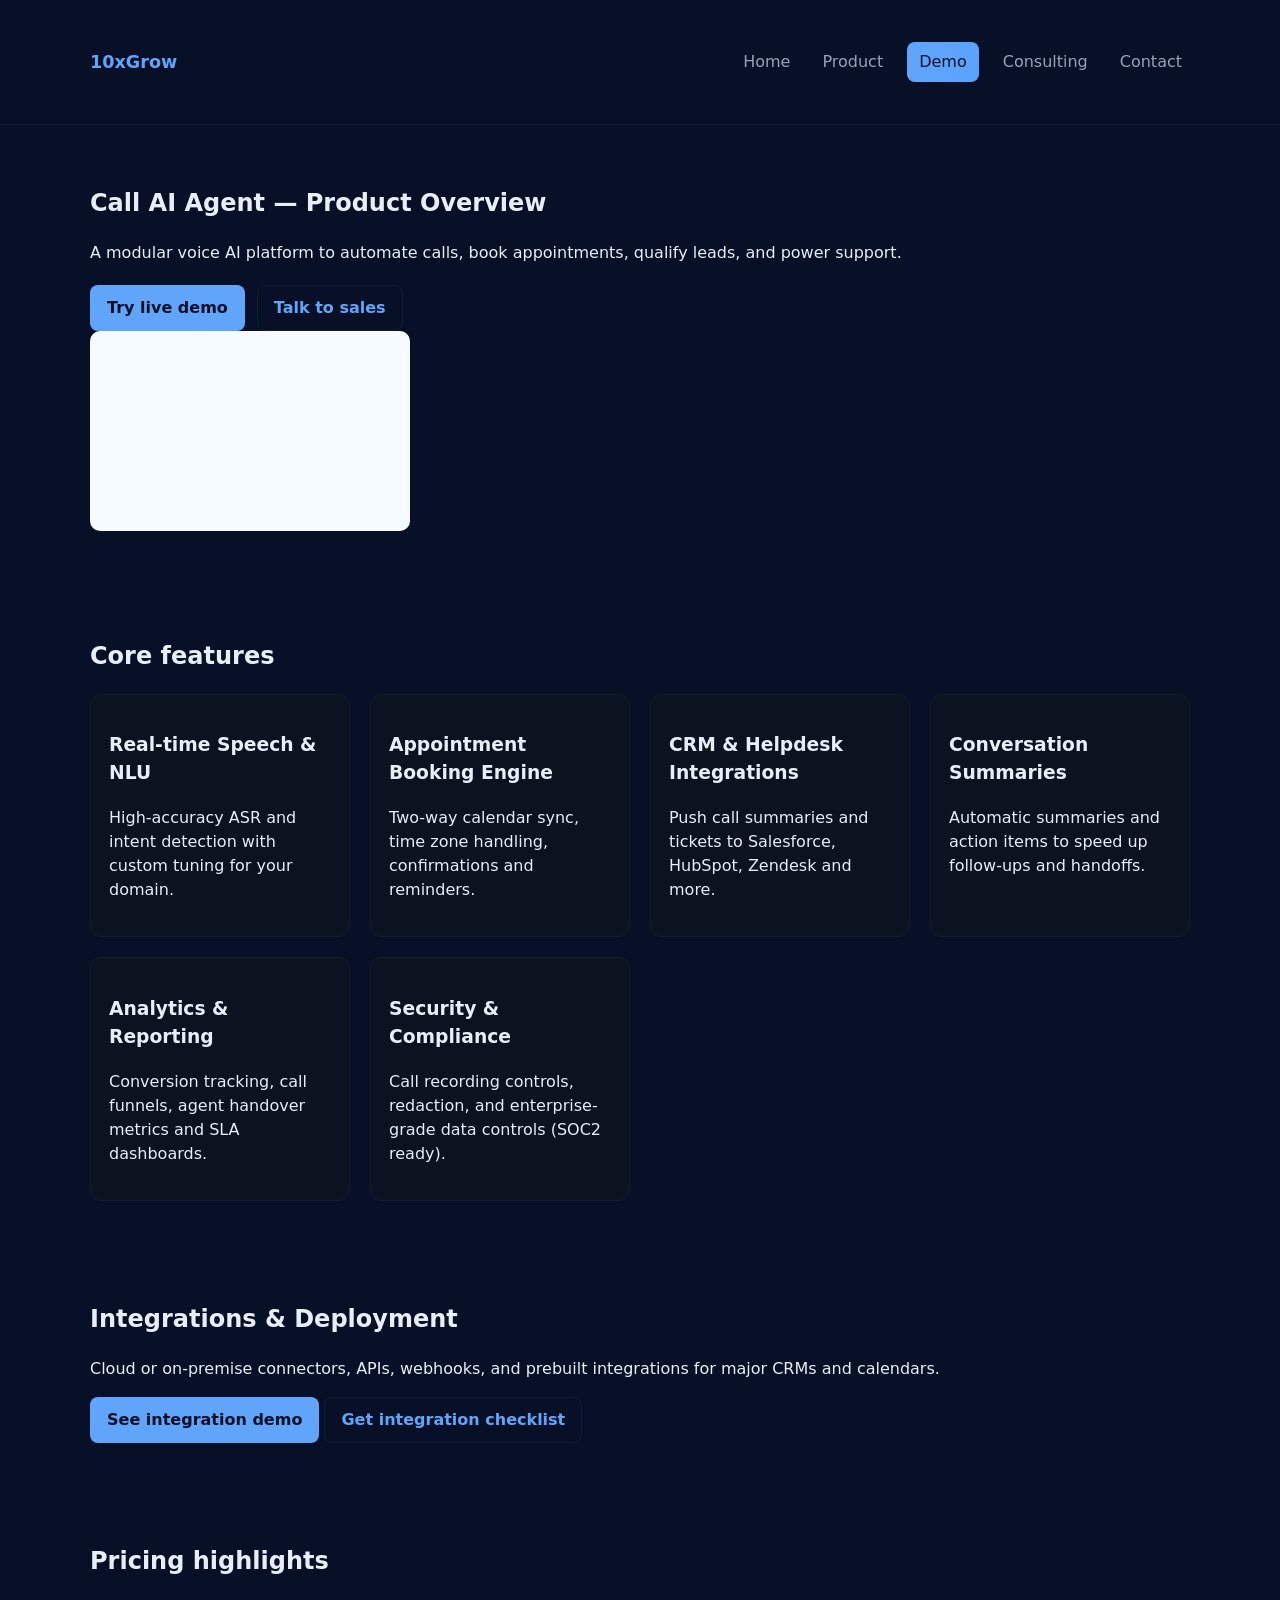
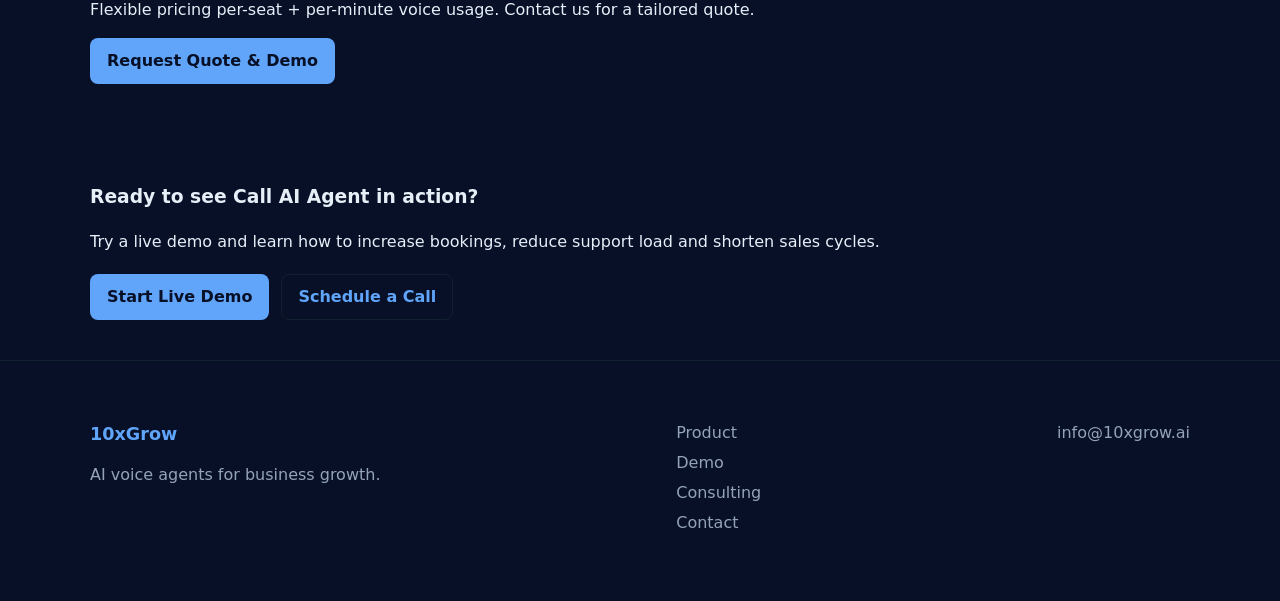
==== callaiagent.html @ 5b709cd1 "Add Call AI Agent page and update product page to link to it" ====
<!doctype html>
<html lang="en">
<head>
  <meta charset="utf-8" />
  <meta name="viewport" content="width=device-width,initial-scale=1" />
  <title>Call AI Agent — Product — 10xGrow</title>
  <meta name="description" content="Deep dive into Call AI Agent features: speech-to-text, NLU, calendaring, CRM integrations, analytics, and compliance." />
  <link rel="stylesheet" href="styles.css" />
  <script defer src="script.js"></script>
</head>
<body>
  <header class="site-header">
    <div class="container header-inner">
      <a class="brand" href="index.html">10xGrow</a>
      <nav class="nav" id="main-nav-2">
        <a href="index.html">Home</a>
        <a href="product.html">Product</a>
        <a href="product-demo.html" class="cta-link">Demo</a>
        <a href="consulting.html">Consulting</a>
        <a href="contact.html">Contact</a>
      </nav>
      <button id="nav-toggle-2" aria-label="Toggle menu" class="nav-toggle">☰</button>
    </div>
  </header>

  <main>
    <section class="product-hero container">
      <div class="product-hero-inner">
        <div>
          <h1>Call AI Agent — Product Overview</h1>
          <p class="lead">A modular voice AI platform to automate calls, book appointments, qualify leads, and power support.</p>
          <div class="hero-ctas">
            <a class="btn btn-primary" href="product-demo.html" data-cta="product-try-demo">Try live demo</a>
            <a class="btn btn-outline" href="contact.html" data-cta="product-contact">Talk to sales</a>
          </div>
        </div>
        <div class="product-visual" aria-hidden="true">
          <svg width="320" height="200" viewBox="0 0 320 200" xmlns="http://www.w3.org/2000/svg">
            <rect width="320" height="200" rx="10" fill="#F6FBFF"/>
          </svg>
        </div>
      </div>
    </section>

    <section class="container" id="features">
      <h2>Core features</h2>
      <div class="grid grid-3">
        <article class="card">
          <h3>Real-time Speech & NLU</h3>
          <p>High-accuracy ASR and intent detection with custom tuning for your domain.</p>
        </article>
        <article class="card">
          <h3>Appointment Booking Engine</h3>
          <p>Two-way calendar sync, time zone handling, confirmations and reminders.</p>
        </article>
        <article class="card">
          <h3>CRM & Helpdesk Integrations</h3>
          <p>Push call summaries and tickets to Salesforce, HubSpot, Zendesk and more.</p>
        </article>

        <article class="card">
          <h3>Conversation Summaries</h3>
          <p>Automatic summaries and action items to speed up follow-ups and handoffs.</p>
        </article>
        <article class="card">
          <h3>Analytics & Reporting</h3>
          <p>Conversion tracking, call funnels, agent handover metrics and SLA dashboards.</p>
        </article>
        <article class="card">
          <h3>Security & Compliance</h3>
          <p>Call recording controls, redaction, and enterprise-grade data controls (SOC2 ready).</p>
        </article>
      </div>
    </section>

    <section class="container integrations" id="integrations">
      <h2>Integrations & Deployment</h2>
      <p>Cloud or on-premise connectors, APIs, webhooks, and prebuilt integrations for major CRMs and calendars.</p>
      <div class="integration-ctas">
        <a class="btn btn-primary" href="product-demo.html" data-cta="integrations-demo">See integration demo</a>
        <a class="btn btn-outline" href="contact.html" data-cta="integrations-contact">Get integration checklist</a>
      </div>
    </section>

    <section class="pricing container" id="pricing">
      <h2>Pricing highlights</h2>
      <p>Flexible pricing per-seat + per-minute voice usage. Contact us for a tailored quote.</p>
      <div class="cta-large">
        <a class="btn btn-primary" href="product-demo.html" data-cta="pricing-demo">Request Quote & Demo</a>
      </div>
    </section>

    <section class="demo-cta container">
      <div class="demo-cta-inner">
        <h3>Ready to see Call AI Agent in action?</h3>
        <p>Try a live demo and learn how to increase bookings, reduce support load and shorten sales cycles.</p>
        <div class="hero-ctas">
          <a class="btn btn-primary" href="product-demo.html" data-cta="page-demo">Start Live Demo</a>
          <a class="btn btn-outline" href="contact.html" data-cta="page-talk">Schedule a Call</a>
        </div>
      </div>
    </section>
  </main>

  <footer class="site-footer">
    <div class="container footer-inner">
      <div class="brand-col">
        <a class="brand" href="index.html">10xGrow</a>
        <p>AI voice agents for business growth.</p>
      </div>
      <div class="links-col">
        <a href="product.html">Product</a>
        <a href="product-demo.html">Demo</a>
        <a href="consulting.html">Consulting</a>
        <a href="contact.html">Contact</a>
      </div>
      <div class="contact-col">
        <a href="mailto:info@10xgrow.ai">info@10xgrow.ai</a>
      </div>
    </div>
  </footer>
</body>
</html>
---- styles.css ----
:root{
  /* Dark theme defaults (active by default) */
  --bg: #071026;          /* page background */
  --surface: #0b1220;     /* card / surface */
  --text: #e6eef8;        /* primary text */
  --muted: #94a3b8;       /* secondary text */
  --brand: #60a5fa;       /* brand / accents */
  --accent: #60a5fa;
  --muted-border: #10202e; /* borders around surfaces */
  --input-border: #193047;
  --input-bg: #071726;
  --focus-border: #7fb8ff;
  --radius:10px;
  --container:1100px;
  --max-width:1100px;
  --gap:24px;
  font-family:Inter, system-ui, -apple-system, "Segoe UI", Roboto, "Helvetica Neue", Arial;
  color-scheme: dark;
}

/* Keep compatibility for systems that prefer light if explicitly set by user */
@media (prefers-color-scheme: light) {
  :root:not([data-theme='light']) {
    /* still keep dark as default; user can explicitly set data-theme='light' to opt-in light theme */
  }
}

*{box-sizing:border-box}
html,body{height:100%}
body{
  margin:0;
  background:var(--bg);
  color:var(--text);
  -webkit-font-smoothing:antialiased;
  -moz-osx-font-smoothing:grayscale;
  line-height:1.5;
}

.container{
  width:calc(100% - 48px);
  max-width:var(--max-width);
  margin:0 auto;
  padding:40px 0;
}

.header-inner, .footer-inner{
  display:flex;
  align-items:center;
  justify-content:space-between;
  gap:16px;
  width:100%;
}

.site-header{
  border-bottom:1px solid var(--muted-border);
  background:var(--bg);
  position:sticky;
  top:0;
  z-index:40;
}

.brand{
  font-weight:700;
  color:var(--brand);
  text-decoration:none;
  font-size:1.1rem;
}

.nav{
  display:flex;
  gap:16px;
  align-items:center;
}
.nav a{color:var(--muted);text-decoration:none;padding:10px 8px;border-radius:8px}
.nav a.cta-link{background:linear-gradient(90deg,var(--brand),#5aa2ff);color:#071026;padding:8px 12px}
.nav-toggle{display:none;background:none;border:0;font-size:1.25rem}

.hero{
  background:linear-gradient(180deg, rgba(11,18,32,0.6) 0%, rgba(7,16,38,0.0) 100%);
  padding:48px 0;
}
.hero-inner{
  display:flex;
  align-items:center;
  gap:40px;
  justify-content:space-between;
}
.hero-content{max-width:640px}
.hero .lead{color:var(--muted);font-size:1.05rem;margin-top:12px}
.hero-ctas{margin-top:20px;display:flex;gap:12px;flex-wrap:wrap}

.btn{
  display:inline-block;
  padding:10px 16px;
  border-radius:8px;
  text-decoration:none;
  cursor:pointer;
  font-weight:600;
  border:1px solid transparent;
}
.btn-primary{background:var(--brand);color:var(--bg)}
.btn-outline{background:transparent;border-color:var(--muted-border);color:var(--brand)}
.small-cta, .link-cta { color:var(--brand); text-decoration:none; font-weight:600; }

.features h2, .use-cases h2, .trust h3{margin-bottom:12px}
.grid{display:grid;gap:20px}
.grid-3{grid-template-columns:repeat(auto-fit,minmax(220px,1fr));}

.card{
  background:var(--surface);
  padding:18px;border-radius:12px;
  border:1px solid var(--muted-border);
}
.trust{background:var(--bg);padding-bottom:40px}
.trust-inner{display:flex;align-items:center;justify-content:space-between;gap:20px}
.cta-large{display:flex;gap:12px;align-items:center}

.demo-panel{display:flex;gap:20px;align-items:flex-start}
.demo-video{flex:1;min-height:180px;background:var(--surface);border-radius:12px;border:1px solid var(--muted-border);display:flex;align-items:center;justify-content:center}
.demo-controls{width:300px}
.video-placeholder{padding:40px;color:var(--muted);background:linear-gradient(180deg,var(--surface), var(--bg));border-radius:8px;border:1px dashed var(--muted-border)}

.form{background:var(--surface);padding:20px;border-radius:12px;border:1px solid var(--muted-border)}
.grid-form{display:grid;gap:12px;grid-template-columns:repeat(auto-fit,minmax(200px,1fr));align-items:start}
.grid-form label{display:block;font-size:0.95rem;color:var(--text)}
.grid-form label.full{grid-column:1/-1}
.form-actions{display:flex;gap:12px;align-items:center;margin-top:8px}
.form-msg{margin-top:8px;color:#9be7a9}

.site-footer{border-top:1px solid var(--muted-border);background:var(--bg);padding:20px 0}
.footer-inner{display:flex;gap:20px;align-items:flex-start;justify-content:space-between}
.brand-col p{color:var(--muted)}
.links-col a, .contact-col a{display:block;color:var(--muted);text-decoration:none;margin-bottom:6px}

@media (max-width:900px){
  .hero-inner{flex-direction:column;align-items:flex-start}
  .nav{display:none}
  .nav-toggle{display:block}
  .header-inner{padding:12px}
  .container{padding:20px 16px}
}
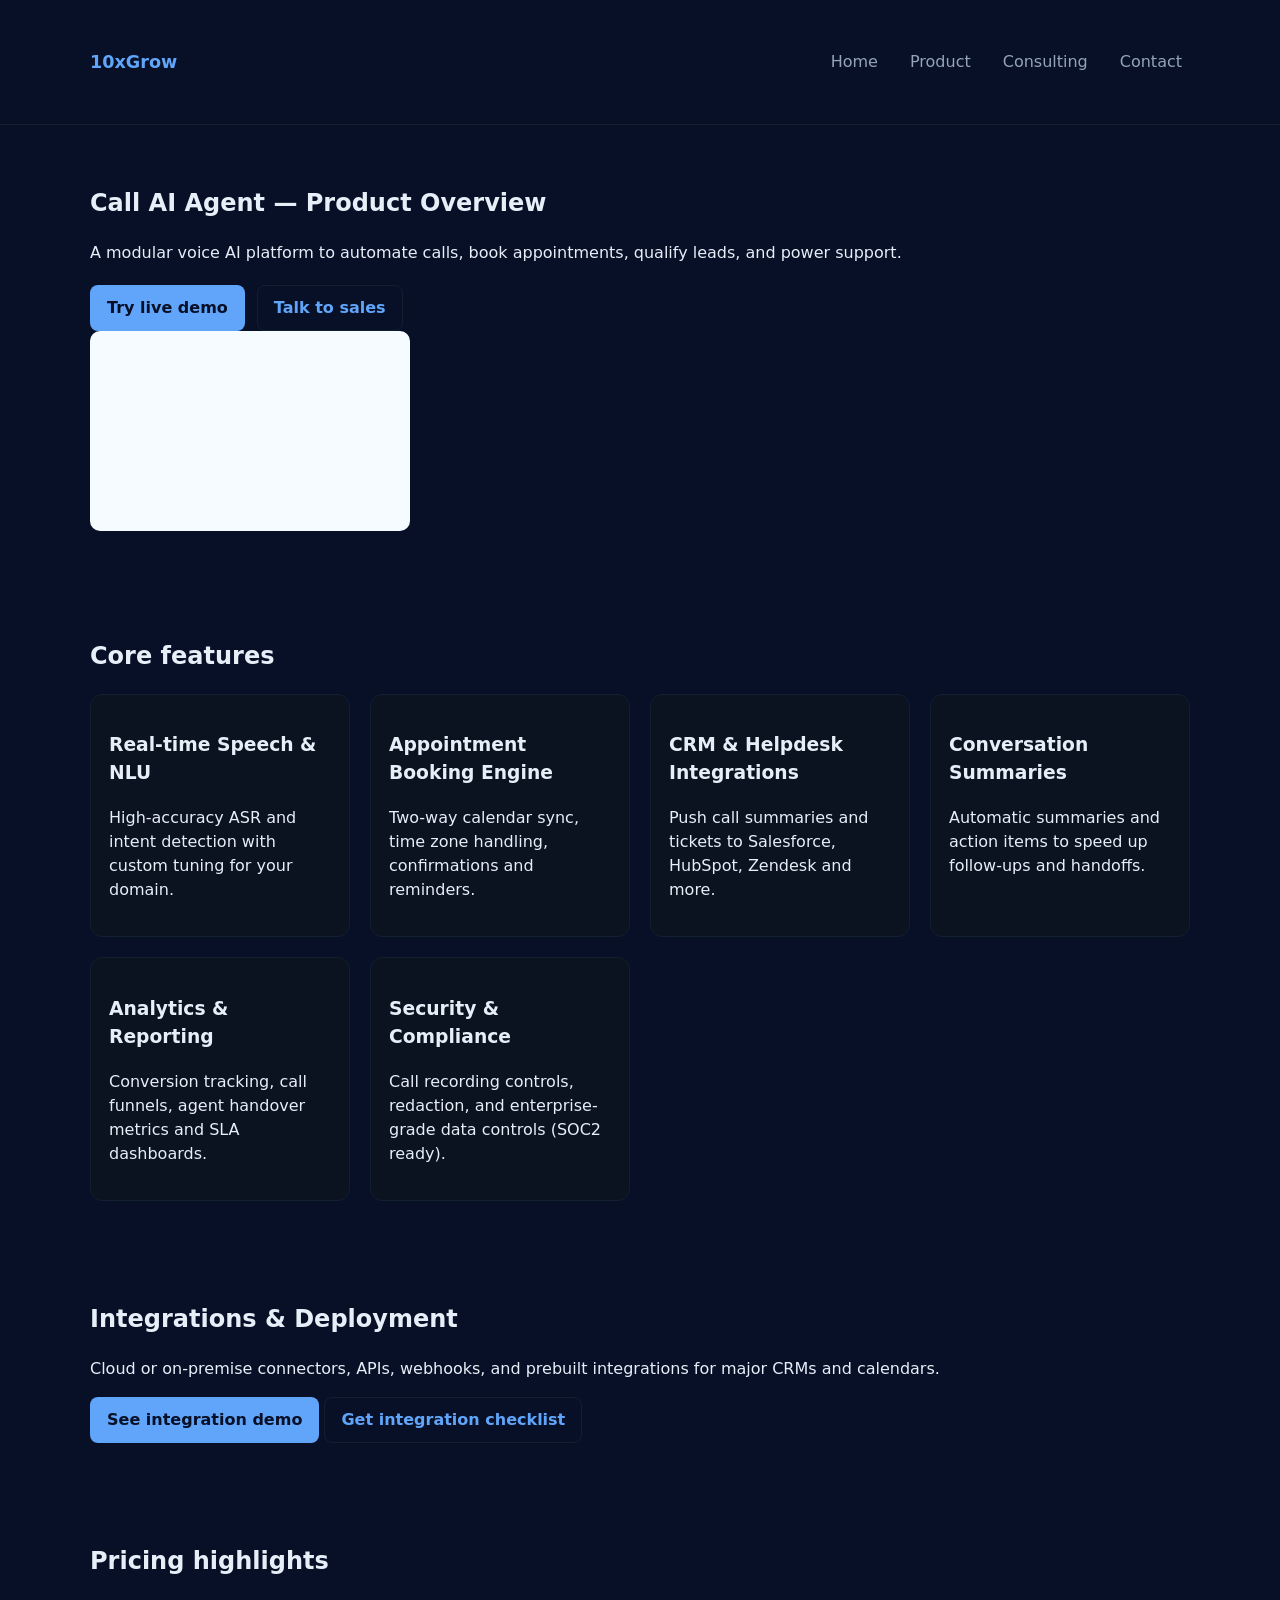
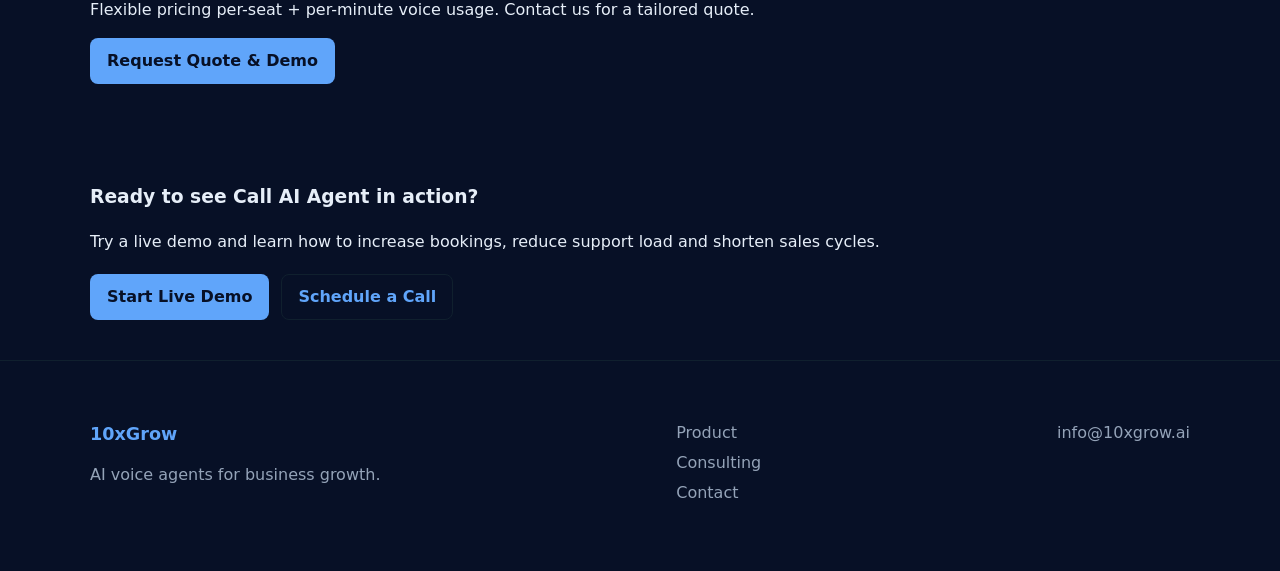
==== commit 071c32d8: "Remove Demo page option from all menus, keep Call AI Agent card link to demo Co-authored-by: 10xgrow" ====
--- a/callaiagent.html
+++ b/callaiagent.html
@@ -15,7 +15,6 @@
       <nav class="nav" id="main-nav-2">
         <a href="index.html">Home</a>
         <a href="product.html">Product</a>
-        <a href="product-demo.html" class="cta-link">Demo</a>
         <a href="consulting.html">Consulting</a>
         <a href="contact.html">Contact</a>
       </nav>
@@ -110,7 +109,6 @@
       </div>
       <div class="links-col">
         <a href="product.html">Product</a>
-        <a href="product-demo.html">Demo</a>
         <a href="consulting.html">Consulting</a>
         <a href="contact.html">Contact</a>
       </div>
--- a/styles.css
+++ b/styles.css
@@ -108,9 +108,25 @@
 
 .card{
   background:var(--surface);
-  padding:18px;border-radius:12px;
+  padding:18px;
+  border-radius:12px;
   border:1px solid var(--muted-border);
 }
+
+/* Highlight section: use light grey background for the three cards in the highlights section */
+.highlights .card{
+  background:#e5e7eb; /* light gray */
+  color:#071026;      /* dark text for contrast */
+  border:1px solid #d1d5db;
+}
+
+/* ensure headings/links inside the highlight cards inherit the dark color */
+.highlights .card h3,
+.highlights .card p,
+.highlights .card a {
+  color: inherit;
+}
+
 .trust{background:var(--bg);padding-bottom:40px}
 .trust-inner{display:flex;align-items:center;justify-content:space-between;gap:20px}
 .cta-large{display:flex;gap:12px;align-items:center}
